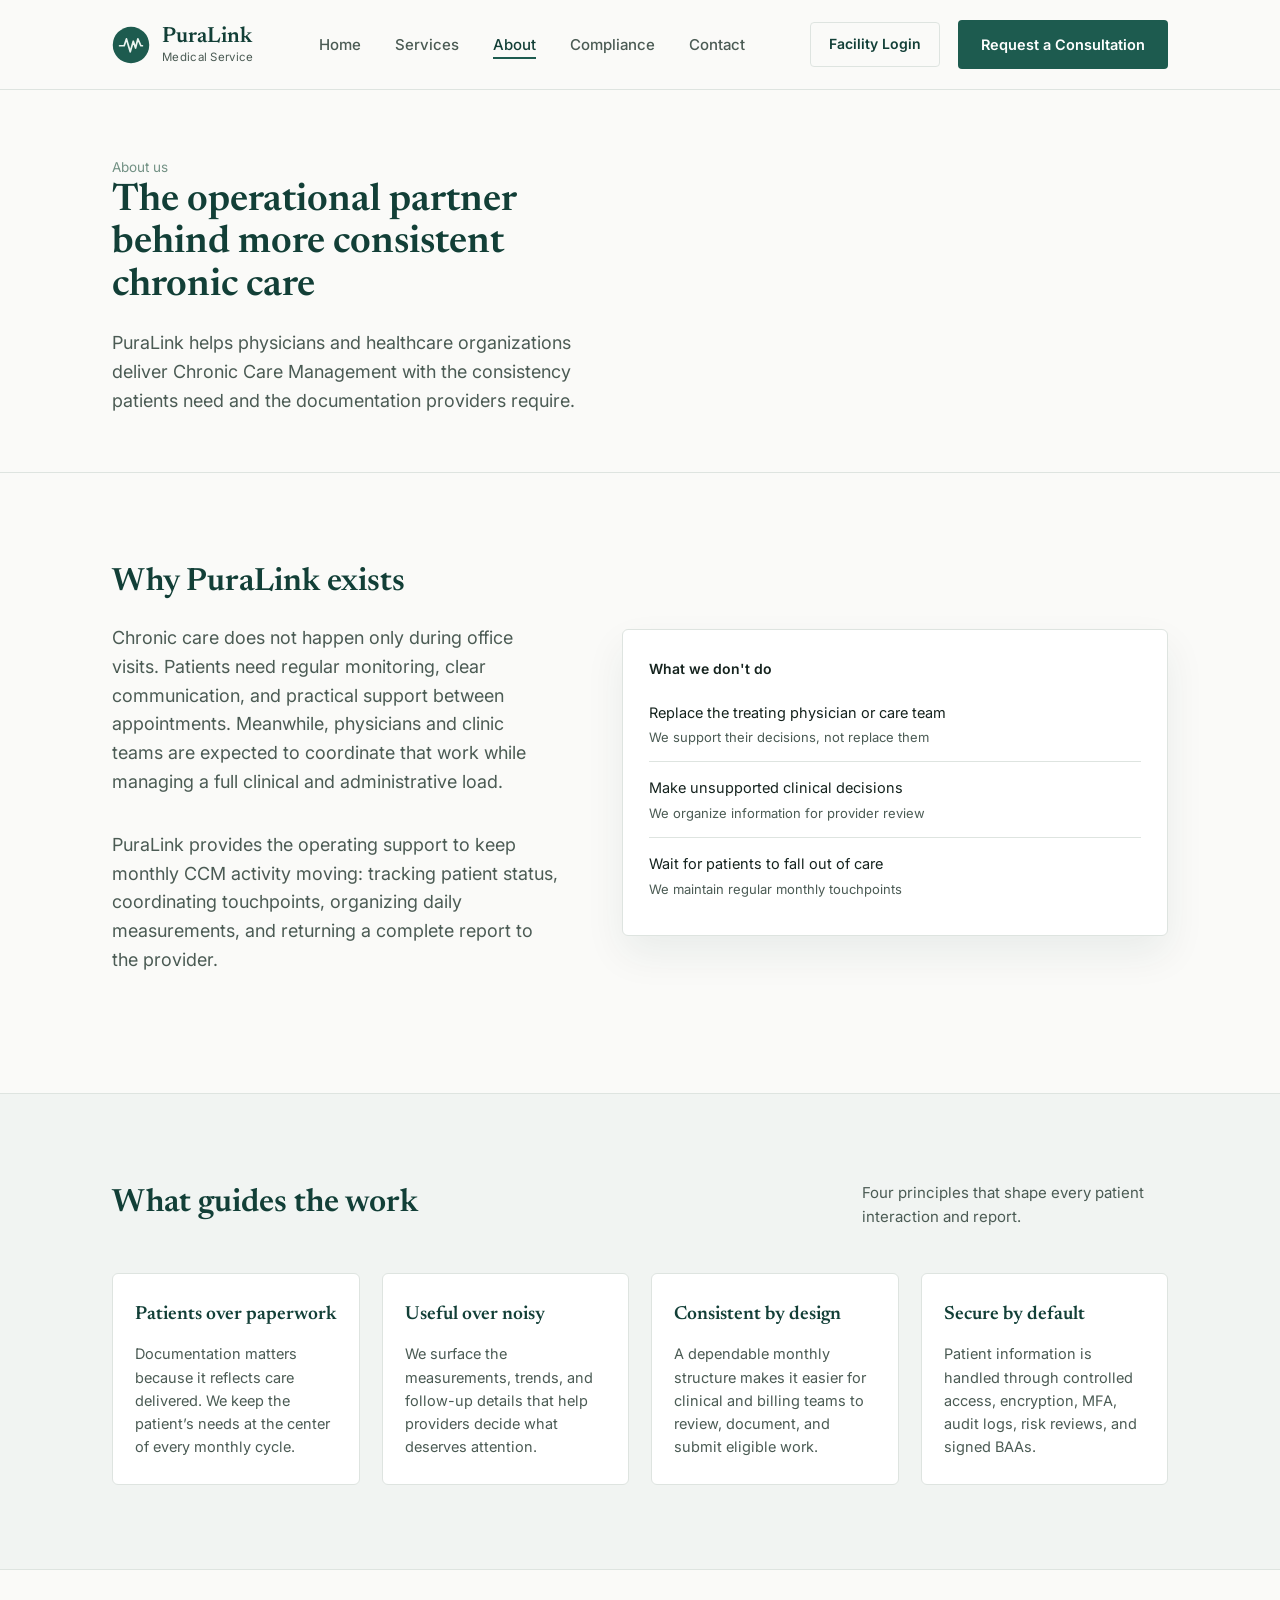
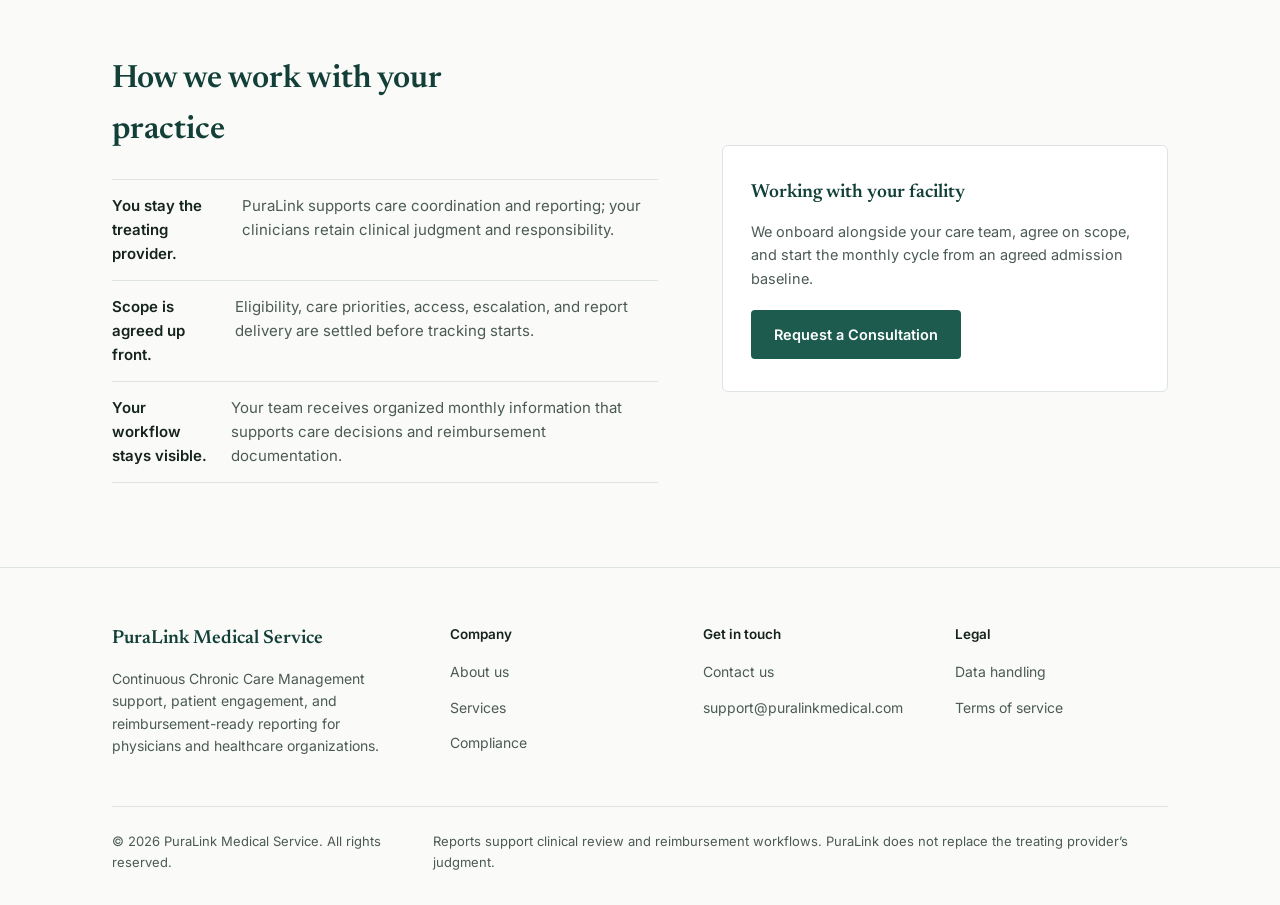
==== about.html @ 7805b01f "Add files via upload initial site upload" ====
<!DOCTYPE html>
<html lang="en">
<head>
<meta charset="UTF-8">
<meta name="viewport" content="width=device-width, initial-scale=1.0">
<title>About PuraLink | CCM Support for Providers</title>
<link rel="stylesheet" href="styles.css">
</head>
<body>

<header>
    <div class="header-inner">
        <a href="index.html" class="brand">
            <svg class="brand-mark" width="38" height="38" viewBox="0 0 100 100" fill="none" xmlns="http://www.w3.org/2000/svg">
                <circle cx="50" cy="50" r="48" fill="#1D5B4F"/>
                <path d="M20 52H32L38 34L48 68L56 40L62 58L68 34L76 52H80" stroke="#EAF3EF" stroke-width="4.5" stroke-linecap="round" stroke-linejoin="round" fill="none"/>
            </svg>
            <span class="brand-text">
                <span class="brand-name">PuraLink</span>
                <span class="brand-sub">Medical Service</span>
            </span>
        </a>
        <nav class="main-nav">
            <ul>
                <li><a href="index.html">Home</a></li>
                <li><a href="services.html">Services</a></li>
                <li><a href="about.html" class="active">About</a></li>
                <li><a href="compliance.html">Compliance</a></li>
                <li><a href="contact.html">Contact</a></li>
            </ul>
        </nav>
        <div class="header-actions">
            <a href="#" class="btn btn-ghost">Facility Login</a>
            <a href="contact.html" class="btn btn-primary">Request a Consultation</a>
        </div>
    </div>
</header>

<section class="page-header">
    <div class="wrap">
        <span class="breadcrumb">About us</span>
        <h1>The operational partner behind more consistent chronic care</h1>
        <p class="hero-lede">PuraLink helps physicians and healthcare organizations deliver Chronic Care Management with the consistency patients need and the documentation providers require.</p>
    </div>
</section>

<section>
    <div class="wrap split">
        <div class="split-text">
            <h2>Why PuraLink exists</h2>
            <p class="hero-lede" style="margin-top:16px;">Chronic care does not happen only during office visits. Patients need regular monitoring, clear communication, and practical support between appointments. Meanwhile, physicians and clinic teams are expected to coordinate that work while managing a full clinical and administrative load.</p>
            <p class="hero-lede" style="margin-top:16px;">PuraLink provides the operating support to keep monthly CCM activity moving: tracking patient status, coordinating touchpoints, organizing daily measurements, and returning a complete report to the provider.</p>
        </div>
        <div class="split-visual">
            <div class="trend-card">
                <div class="trend-card-head">
                    <span class="title">What we don't do</span>
                </div>
                <div class="note-sample-body" style="padding:0;">
                    <div class="note-row"><div class="note-text">Replace the treating physician or care team<span class="field">We support their decisions, not replace them</span></div></div>
                    <div class="note-row"><div class="note-text">Make unsupported clinical decisions<span class="field">We organize information for provider review</span></div></div>
                    <div class="note-row"><div class="note-text">Wait for patients to fall out of care<span class="field">We maintain regular monthly touchpoints</span></div></div>
                </div>
            </div>
        </div>
    </div>
</section>

<section class="band">
    <div class="wrap">
        <div class="section-eyebrow-row">
            <h2>What guides the work</h2>
            <p class="section-note">Four principles that shape every patient interaction and report.</p>
        </div>
        <div class="value-row">
            <div class="card">
                <h3>Patients over paperwork</h3>
                <p>Documentation matters because it reflects care delivered. We keep the patient’s needs at the center of every monthly cycle.</p>
            </div>
            <div class="card">
                <h3>Useful over noisy</h3>
                <p>We surface the measurements, trends, and follow-up details that help providers decide what deserves attention.</p>
            </div>
            <div class="card">
                <h3>Consistent by design</h3>
                <p>A dependable monthly structure makes it easier for clinical and billing teams to review, document, and submit eligible work.</p>
            </div>
            <div class="card">
                <h3>Secure by default</h3>
                <p>Patient information is handled through controlled access, encryption, MFA, audit logs, risk reviews, and signed BAAs.</p>
            </div>
        </div>
    </div>
</section>

<section>
    <div class="wrap split reverse">
        <div class="split-visual">
            <div class="card">
                <h3>Working with your facility</h3>
                <p style="margin-bottom:20px;">We onboard alongside your care team, agree on scope, and start the monthly cycle from an agreed admission baseline.</p>
                <a href="contact.html" class="btn btn-primary">Request a Consultation</a>
            </div>
        </div>
        <div class="split-text">
            <h2>How we work with your practice</h2>
            <ul class="feature-list">
                <li><strong>You stay the treating provider.</strong> PuraLink supports care coordination and reporting; your clinicians retain clinical judgment and responsibility.</li>
                <li><strong>Scope is agreed up front.</strong> Eligibility, care priorities, access, escalation, and report delivery are settled before tracking starts.</li>
                <li><strong>Your workflow stays visible.</strong> Your team receives organized monthly information that supports care decisions and reimbursement documentation.</li>
            </ul>
        </div>
    </div>
</section>

<footer>
    <div class="wrap">
        <div class="footer-grid">
            <div class="footer-brand">
                <span class="brand-name" style="font-family:var(--serif); color:var(--teal-deep); font-weight:600;">PuraLink Medical Service</span>
                <p>Continuous Chronic Care Management support, patient engagement, and reimbursement-ready reporting for physicians and healthcare organizations.</p>
            </div>
            <div class="footer-col">
                <h5>Company</h5>
                <ul>
                    <li><a href="about.html">About us</a></li>
                    <li><a href="services.html">Services</a></li>
                    <li><a href="compliance.html">Compliance</a></li>
                </ul>
            </div>
            <div class="footer-col">
                <h5>Get in touch</h5>
                <ul>
                    <li><a href="contact.html">Contact us</a></li>
                    <li><a href="mailto:support@puralinkmedical.com">support@puralinkmedical.com</a></li>
                </ul>
            </div>
            <div class="footer-col">
                <h5>Legal</h5>
                <ul>
                    <li><a href="compliance.html">Data handling</a></li>
                    <li><a href="#">Terms of service</a></li>
                </ul>
            </div>
        </div>
        <div class="footer-bottom">
            <span>&copy; 2026 PuraLink Medical Service. All rights reserved.</span>
            <span>Reports support clinical review and reimbursement workflows. PuraLink does not replace the treating provider’s judgment.</span>
        </div>
    </div>
</footer>

</body>
</html>
---- styles.css ----
@import url('https://fonts.googleapis.com/css2?family=Newsreader:ital,wght@0,400;0,500;0,600;0,700;1,400&family=Inter:wght@400;500;600;700&display=swap');

:root {
    --paper: #FAFAF8;
    --paper-tint: #F1F4F2;
    --ink: #15231E;
    --ink-soft: #4B5B54;
    --teal: #1D5B4F;
    --teal-deep: #123F37;
    --sage: #729184;
    --sage-tint: #E7EEEA;
    --clay: #B8622E;
    --clay-tint: #F6E9E0;
    --line: #DEE4E0;
    --white: #FFFFFF;
    --serif: 'Newsreader', Georgia, serif;
    --sans: 'Inter', -apple-system, BlinkMacSystemFont, 'Segoe UI', sans-serif;
}

* { margin: 0; padding: 0; box-sizing: border-box; }

html { scroll-behavior: smooth; }

body {
    font-family: var(--sans);
    color: var(--ink);
    background: var(--paper);
    line-height: 1.6;
    font-size: 16px;
}

a { color: inherit; }

img, svg { display: block; max-width: 100%; }

.wrap {
    max-width: 1120px;
    margin: 0 auto;
    padding: 0 32px;
}

/* ---------- Header ---------- */

header {
    position: sticky;
    top: 0;
    z-index: 100;
    background: rgba(250, 250, 248, 0.92);
    backdrop-filter: blur(8px);
    border-bottom: 1px solid var(--line);
}

.header-inner {
    max-width: 1120px;
    margin: 0 auto;
    padding: 20px 32px;
    display: flex;
    align-items: center;
    justify-content: space-between;
}

.brand {
    display: flex;
    align-items: center;
    gap: 12px;
    text-decoration: none;
}

.brand-mark { flex-shrink: 0; }

.brand-text {
    display: flex;
    flex-direction: column;
    line-height: 1.15;
}

.brand-name {
    font-family: var(--serif);
    font-size: 22px;
    font-weight: 600;
    color: var(--teal-deep);
}

.brand-sub {
    font-size: 11.5px;
    color: var(--ink-soft);
    letter-spacing: 0.3px;
}

nav.main-nav ul {
    display: flex;
    list-style: none;
    gap: 34px;
}

nav.main-nav a {
    text-decoration: none;
    font-size: 15px;
    font-weight: 500;
    color: var(--ink-soft);
    padding-bottom: 3px;
    border-bottom: 2px solid transparent;
    transition: color 0.15s ease, border-color 0.15s ease;
}

nav.main-nav a:hover,
nav.main-nav a.active {
    color: var(--teal-deep);
    border-color: var(--teal);
}

.header-actions {
    display: flex;
    align-items: center;
    gap: 18px;
}

.btn {
    display: inline-flex;
    align-items: center;
    gap: 8px;
    text-decoration: none;
    font-weight: 600;
    font-size: 14.5px;
    padding: 12px 22px;
    border-radius: 4px;
    transition: background-color 0.15s ease, transform 0.15s ease, border-color 0.15s ease;
    border: 1px solid transparent;
    cursor: pointer;
}

.btn-primary {
    background: var(--teal);
    color: var(--white);
}
.btn-primary:hover { background: var(--teal-deep); transform: translateY(-1px); }

.btn-ghost {
    color: var(--teal-deep);
    border-color: var(--line);
    background: transparent;
    font-size: 14px;
    padding: 10px 18px;
}
.btn-ghost:hover { border-color: var(--teal); }

.mobile-toggle { display: none; }

@media (max-width: 900px) {
    nav.main-nav { display: none; }
    .btn-ghost { display: none; }
}

/* ---------- Hero ---------- */

.hero {
    padding: 96px 0 88px;
    border-bottom: 1px solid var(--line);
}

.hero-grid {
    display: grid;
    grid-template-columns: 1.05fr 0.85fr;
    gap: 64px;
    align-items: center;
}

.tag-chip {
    display: inline-block;
    font-size: 13px;
    font-weight: 600;
    color: var(--teal-deep);
    background: var(--sage-tint);
    padding: 6px 14px;
    border-radius: 3px;
    margin-bottom: 26px;
}

h1 {
    font-family: var(--serif);
    font-size: 48px;
    line-height: 1.12;
    font-weight: 600;
    color: var(--teal-deep);
    margin-bottom: 22px;
    max-width: 15ch;
}

.hero-lede {
    font-size: 18px;
    color: var(--ink-soft);
    max-width: 46ch;
    margin-bottom: 34px;
}

.hero-ctas { display: flex; gap: 14px; margin-bottom: 42px; }

.hero-stats {
    display: flex;
    gap: 40px;
    padding-top: 28px;
    border-top: 1px solid var(--line);
}

.hero-stat .num {
    font-family: var(--serif);
    font-size: 30px;
    color: var(--teal-deep);
    font-weight: 600;
}
.hero-stat .label {
    font-size: 13.5px;
    color: var(--ink-soft);
    margin-top: 2px;
}

/* Vital trend line visual */
.trend-card {
    background: var(--white);
    border: 1px solid var(--line);
    border-radius: 6px;
    padding: 28px 26px 22px;
    box-shadow: 0 18px 40px rgba(18, 63, 55, 0.07);
}

.trend-card-head {
    display: flex;
    justify-content: space-between;
    align-items: baseline;
    margin-bottom: 6px;
}

.trend-card-head .title { font-size: 14px; font-weight: 600; color: var(--ink); }
.trend-card-head .period { font-size: 12.5px; color: var(--ink-soft); }

.trend-card svg { width: 100%; height: auto; }

.trend-legend {
    display: flex;
    gap: 22px;
    margin-top: 14px;
    padding-top: 14px;
    border-top: 1px solid var(--line);
}

.trend-legend .item {
    font-size: 12.5px;
    color: var(--ink-soft);
    display: flex;
    align-items: center;
    gap: 7px;
}

.dot { width: 8px; height: 8px; border-radius: 50%; }

/* ---------- Sections ---------- */

section { padding: 84px 0; }

.section-eyebrow-row {
    display: flex;
    justify-content: space-between;
    align-items: flex-end;
    margin-bottom: 44px;
    gap: 30px;
}

h2 {
    font-family: var(--serif);
    font-size: 32px;
    font-weight: 600;
    color: var(--teal-deep);
    max-width: 20ch;
}

.section-note {
    font-size: 15px;
    color: var(--ink-soft);
    max-width: 34ch;
}

.card-row {
    display: grid;
    grid-template-columns: repeat(3, 1fr);
    gap: 26px;
}

.card {
    background: var(--white);
    border: 1px solid var(--line);
    border-radius: 6px;
    padding: 32px 28px;
}

.card h3 {
    font-family: var(--serif);
    font-size: 19px;
    font-weight: 600;
    color: var(--teal-deep);
    margin-bottom: 12px;
}

.card p { color: var(--ink-soft); font-size: 14.5px; }

.card .num-mark {
    font-family: var(--serif);
    font-size: 15px;
    color: var(--sage);
    margin-bottom: 14px;
}

/* Alt background band */
.band { background: var(--paper-tint); border-top: 1px solid var(--line); border-bottom: 1px solid var(--line); }

/* Timeline (monthly cycle - genuinely sequential) */
.timeline {
    display: grid;
    grid-template-columns: repeat(5, 1fr);
    gap: 0;
    position: relative;
}

.timeline::before {
    content: "";
    position: absolute;
    top: 17px;
    left: 4%;
    right: 4%;
    height: 1px;
    background: var(--line);
}

.timeline-step { position: relative; padding-top: 50px; padding-right: 20px; }

.timeline-marker {
    position: absolute;
    top: 0;
    left: 0;
    width: 36px;
    height: 36px;
    border-radius: 50%;
    background: var(--white);
    border: 1.5px solid var(--teal);
    color: var(--teal-deep);
    display: flex;
    align-items: center;
    justify-content: center;
    font-family: var(--serif);
    font-weight: 600;
    font-size: 15px;
}

.timeline-step h4 {
    font-size: 15.5px;
    font-weight: 600;
    color: var(--ink);
    margin-bottom: 8px;
}

.timeline-step p { font-size: 13.5px; color: var(--ink-soft); }

/* Problem-note annotation pattern */
.note-sample {
    background: var(--white);
    border: 1px solid var(--line);
    border-radius: 6px;
    overflow: hidden;
}

.note-sample-head {
    display: flex;
    justify-content: space-between;
    padding: 18px 24px;
    border-bottom: 1px solid var(--line);
    background: var(--paper-tint);
}

.note-sample-head .patient-label { font-size: 13.5px; color: var(--ink-soft); }

.note-sample-body { padding: 24px; }

.note-row {
    display: flex;
    gap: 16px;
    padding: 14px 0;
    border-bottom: 1px solid var(--line);
}
.note-row:last-child { border-bottom: none; }

.note-flag {
    flex-shrink: 0;
    font-size: 12px;
    font-weight: 600;
    padding: 3px 10px;
    border-radius: 3px;
    height: fit-content;
}

.note-flag.stable { background: var(--sage-tint); color: var(--teal-deep); }
.note-flag.watch { background: var(--clay-tint); color: var(--clay); }

.note-row .note-text { font-size: 14.5px; color: var(--ink); }
.note-row .note-text .field { color: var(--ink-soft); font-size: 13px; display: block; margin-top: 3px; }

/* Two column feature */
.split {
    display: grid;
    grid-template-columns: 0.9fr 1.1fr;
    gap: 64px;
    align-items: center;
}

.split.reverse { grid-template-columns: 1.1fr 0.9fr; }
.split.reverse .split-visual { order: 2; }

.feature-list { list-style: none; margin-top: 22px; }
.feature-list li {
    padding: 14px 0;
    border-top: 1px solid var(--line);
    font-size: 15px;
    color: var(--ink-soft);
    display: flex;
    gap: 12px;
}
.feature-list li:last-child { border-bottom: 1px solid var(--line); }
.feature-list li strong { color: var(--ink); font-weight: 600; }

/* CTA band */
.cta-band {
    background: var(--teal-deep);
    color: var(--white);
    padding: 68px 0;
}
.cta-band h2 { color: var(--white); max-width: none; }
.cta-band .section-note { color: #C9DAD3; }
.cta-band-inner {
    display: flex;
    justify-content: space-between;
    align-items: center;
    gap: 30px;
}
.cta-band .btn-primary { background: var(--white); color: var(--teal-deep); }
.cta-band .btn-primary:hover { background: var(--sage-tint); }

/* Footer */
footer {
    border-top: 1px solid var(--line);
    padding: 56px 0 32px;
}
.footer-grid {
    display: grid;
    grid-template-columns: 1.4fr 1fr 1fr 1fr;
    gap: 40px;
    margin-bottom: 40px;
}
.footer-brand .brand-name { font-size: 19px; }
.footer-brand p { font-size: 14px; color: var(--ink-soft); margin-top: 14px; max-width: 32ch; }
.footer-col h5 { font-size: 13.5px; font-weight: 600; margin-bottom: 14px; color: var(--ink); }
.footer-col ul { list-style: none; }
.footer-col li { margin-bottom: 10px; }
.footer-col a { text-decoration: none; font-size: 14px; color: var(--ink-soft); }
.footer-col a:hover { color: var(--teal-deep); }
.footer-bottom {
    display: flex;
    justify-content: space-between;
    padding-top: 24px;
    border-top: 1px solid var(--line);
    font-size: 13px;
    color: var(--ink-soft);
}

/* Page header (for interior pages) */
.page-header { padding: 64px 0 56px; border-bottom: 1px solid var(--line); }
.page-header h1 { font-size: 38px; max-width: 22ch; }
.page-header .hero-lede { margin-bottom: 0; }
.breadcrumb { font-size: 13.5px; color: var(--sage); margin-bottom: 18px; }

/* Contact page */
.contact-grid { display: grid; grid-template-columns: 1fr 1fr; gap: 60px; }
.contact-method {
    display: flex;
    gap: 16px;
    padding: 22px 0;
    border-top: 1px solid var(--line);
}
.contact-method:last-child { border-bottom: 1px solid var(--line); }
.contact-method .icon-box {
    width: 40px; height: 40px; border-radius: 6px;
    background: var(--sage-tint);
    display: flex; align-items: center; justify-content: center;
    flex-shrink: 0;
}
.contact-method h4 { font-size: 15px; margin-bottom: 4px; }
.contact-method a, .contact-method p { font-size: 14.5px; color: var(--ink-soft); text-decoration: none; }
.contact-method a:hover { color: var(--teal-deep); }

.form-field { margin-bottom: 20px; }
.form-field label { display: block; font-size: 13.5px; font-weight: 600; color: var(--ink); margin-bottom: 7px; }
.form-field input, .form-field select, .form-field textarea {
    width: 100%;
    font-family: var(--sans);
    font-size: 15px;
    padding: 12px 14px;
    border: 1px solid var(--line);
    border-radius: 4px;
    background: var(--white);
    color: var(--ink);
}
.form-field input:focus, .form-field select:focus, .form-field textarea:focus {
    outline: 2px solid var(--teal);
    outline-offset: 1px;
    border-color: var(--teal);
}
.form-field textarea { min-height: 110px; resize: vertical; }
.form-note { font-size: 13px; color: var(--sage); margin-top: 16px; }

/* FAQ */
.faq-item { border-top: 1px solid var(--line); padding: 22px 0; }
.faq-item:last-child { border-bottom: 1px solid var(--line); }
.faq-item h4 { font-size: 16px; margin-bottom: 8px; color: var(--ink); }
.faq-item p { font-size: 14.5px; color: var(--ink-soft); max-width: 62ch; }

/* Compliance checklist */
.compliance-grid { display: grid; grid-template-columns: repeat(2, 1fr); gap: 24px; }
.compliance-item {
    display: flex; gap: 16px;
    padding: 24px;
    border: 1px solid var(--line);
    border-radius: 6px;
    background: var(--white);
}
.compliance-item .mark {
    flex-shrink: 0; width: 30px; height: 30px; border-radius: 50%;
    background: var(--sage-tint); color: var(--teal-deep);
    display: flex; align-items: center; justify-content: center;
    font-size: 15px; font-weight: 700;
}
.compliance-item h4 { font-size: 15.5px; margin-bottom: 6px; }
.compliance-item p { font-size: 14px; color: var(--ink-soft); }

/* Values / about */
.value-row { display: grid; grid-template-columns: repeat(4, 1fr); gap: 22px; }
.value-row .card { padding: 26px 22px; }

@media (max-width: 900px) {
    .hero-grid, .split, .split.reverse, .contact-grid, .footer-grid { grid-template-columns: 1fr; }
    .split.reverse .split-visual { order: 0; }
    .card-row, .value-row, .compliance-grid { grid-template-columns: 1fr; }
    .timeline { grid-template-columns: 1fr; gap: 28px; }
    .timeline::before { display: none; }
    h1 { font-size: 34px; }
    .hero { padding: 56px 0; }
    .cta-band-inner { flex-direction: column; align-items: flex-start; }
}
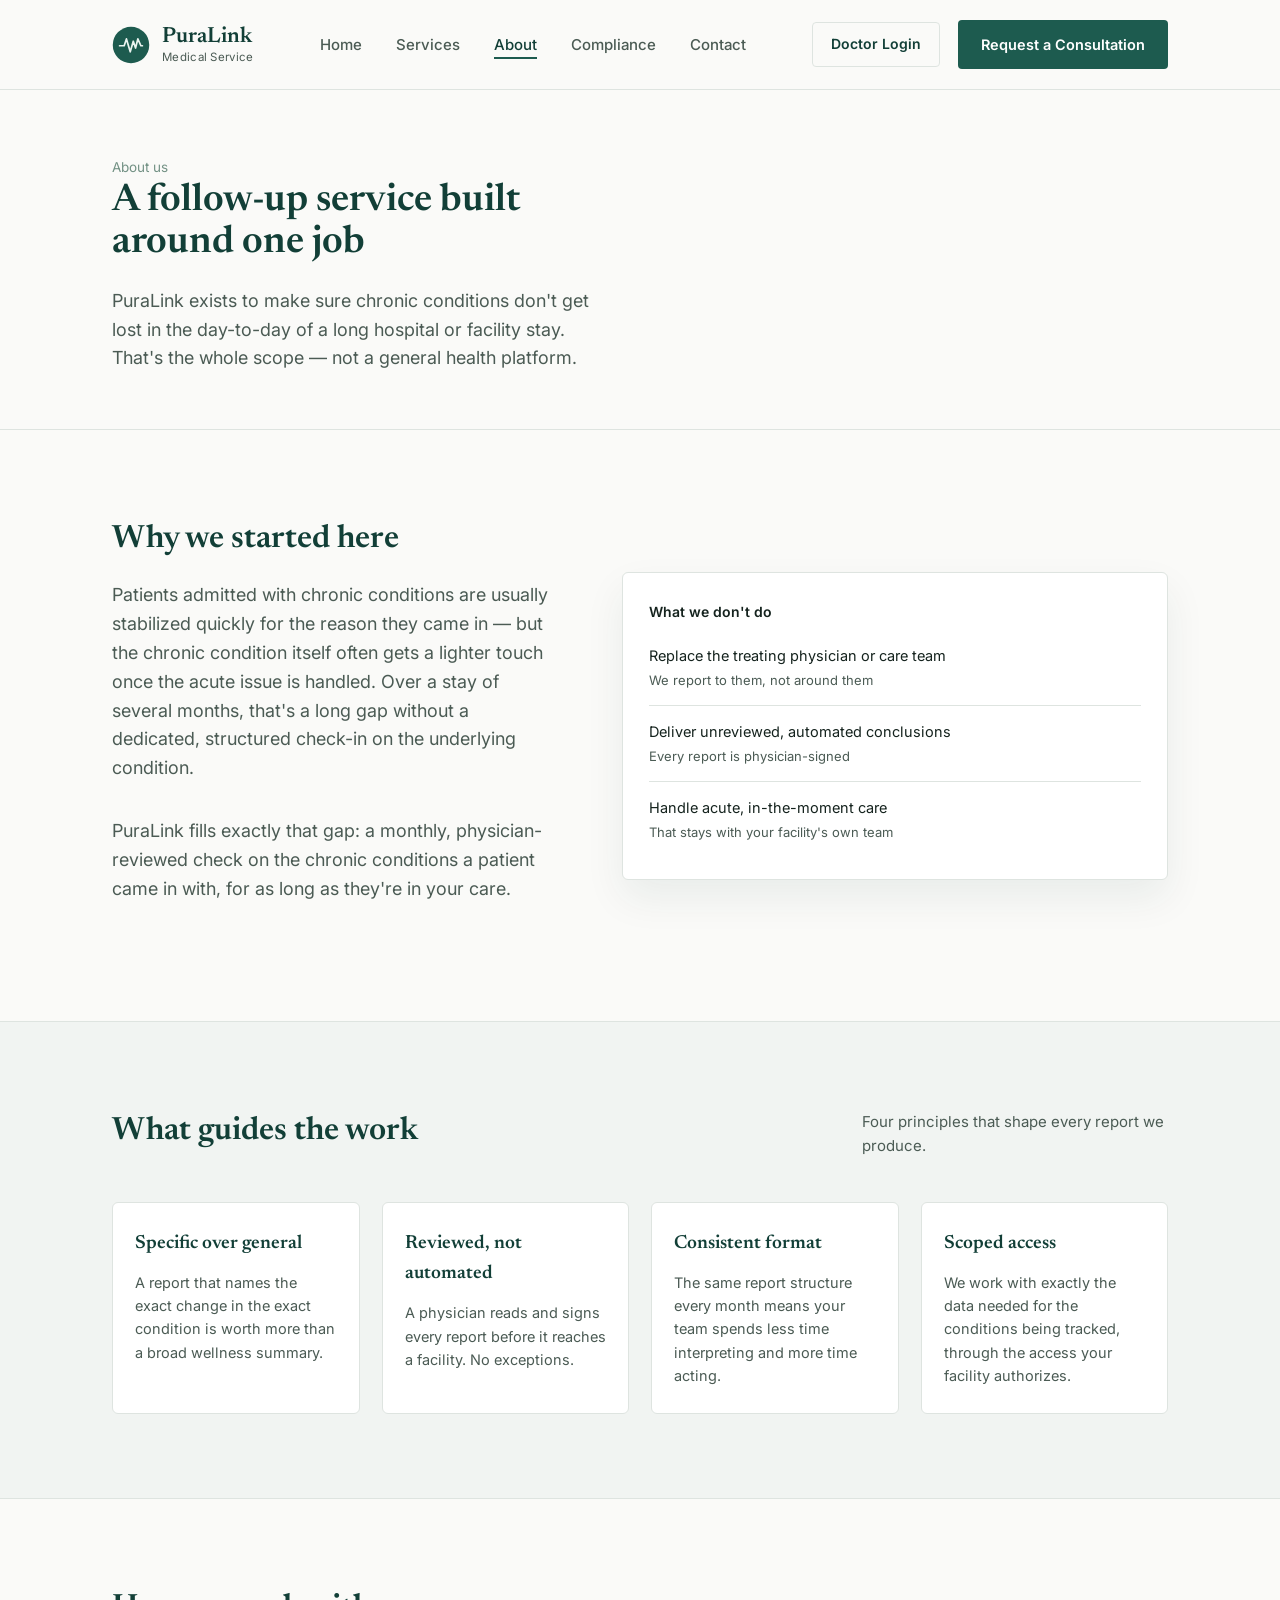
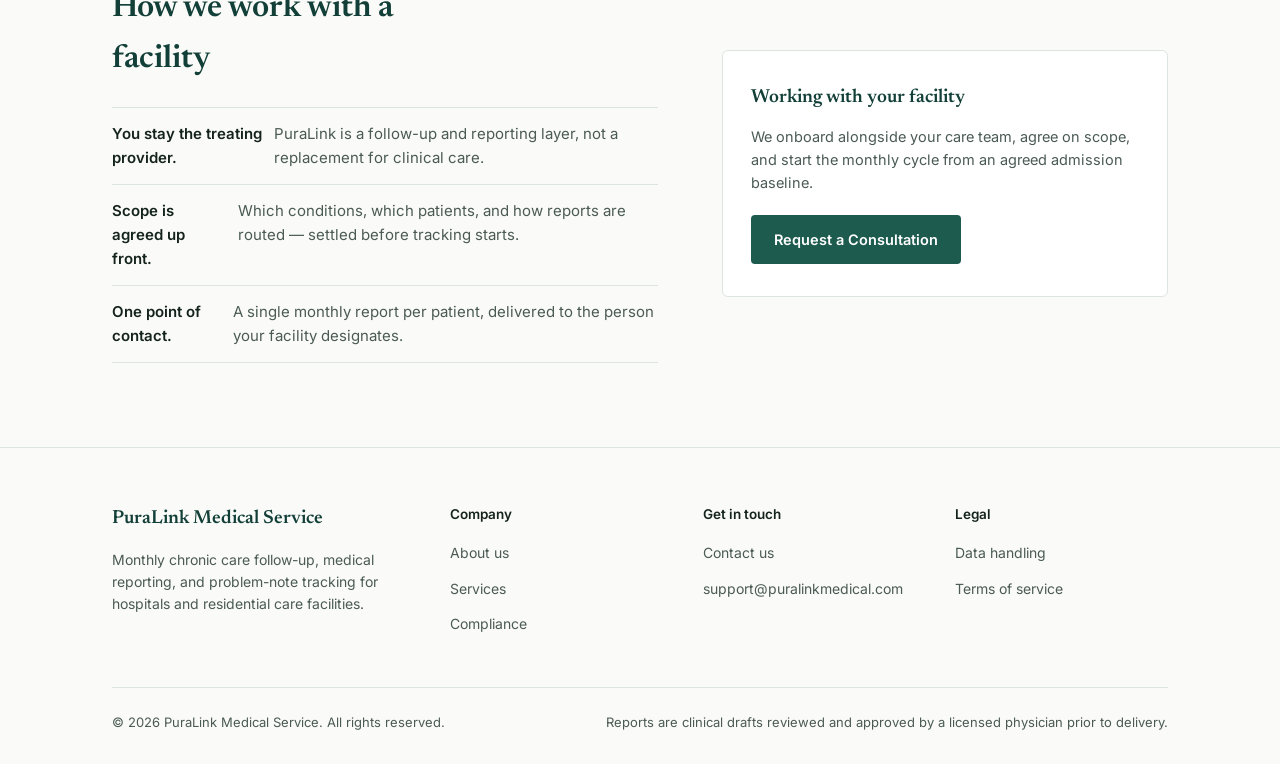
==== commit 717cf753: "Add files via upload update for dashboard initially" ====
--- a/about.html
+++ b/about.html
@@ -3,7 +3,7 @@
 <head>
 <meta charset="UTF-8">
 <meta name="viewport" content="width=device-width, initial-scale=1.0">
-<title>About PuraLink | CCM Support for Providers</title>
+<title>About | PuraLink Medical Service</title>
 <link rel="stylesheet" href="styles.css">
 </head>
 <body>
@@ -30,7 +30,7 @@
             </ul>
         </nav>
         <div class="header-actions">
-            <a href="#" class="btn btn-ghost">Facility Login</a>
+            <a href="dashboard.html" class="btn btn-ghost">Doctor Login</a>
             <a href="contact.html" class="btn btn-primary">Request a Consultation</a>
         </div>
     </div>
@@ -39,17 +39,17 @@
 <section class="page-header">
     <div class="wrap">
         <span class="breadcrumb">About us</span>
-        <h1>The operational partner behind more consistent chronic care</h1>
-        <p class="hero-lede">PuraLink helps physicians and healthcare organizations deliver Chronic Care Management with the consistency patients need and the documentation providers require.</p>
+        <h1>A follow-up service built around one job</h1>
+        <p class="hero-lede">PuraLink exists to make sure chronic conditions don't get lost in the day-to-day of a long hospital or facility stay. That's the whole scope — not a general health platform.</p>
     </div>
 </section>
 
 <section>
     <div class="wrap split">
         <div class="split-text">
-            <h2>Why PuraLink exists</h2>
-            <p class="hero-lede" style="margin-top:16px;">Chronic care does not happen only during office visits. Patients need regular monitoring, clear communication, and practical support between appointments. Meanwhile, physicians and clinic teams are expected to coordinate that work while managing a full clinical and administrative load.</p>
-            <p class="hero-lede" style="margin-top:16px;">PuraLink provides the operating support to keep monthly CCM activity moving: tracking patient status, coordinating touchpoints, organizing daily measurements, and returning a complete report to the provider.</p>
+            <h2>Why we started here</h2>
+            <p class="hero-lede" style="margin-top:16px;">Patients admitted with chronic conditions are usually stabilized quickly for the reason they came in — but the chronic condition itself often gets a lighter touch once the acute issue is handled. Over a stay of several months, that's a long gap without a dedicated, structured check-in on the underlying condition.</p>
+            <p class="hero-lede" style="margin-top:16px;">PuraLink fills exactly that gap: a monthly, physician-reviewed check on the chronic conditions a patient came in with, for as long as they're in your care.</p>
         </div>
         <div class="split-visual">
             <div class="trend-card">
@@ -57,9 +57,9 @@
                     <span class="title">What we don't do</span>
                 </div>
                 <div class="note-sample-body" style="padding:0;">
-                    <div class="note-row"><div class="note-text">Replace the treating physician or care team<span class="field">We support their decisions, not replace them</span></div></div>
-                    <div class="note-row"><div class="note-text">Make unsupported clinical decisions<span class="field">We organize information for provider review</span></div></div>
-                    <div class="note-row"><div class="note-text">Wait for patients to fall out of care<span class="field">We maintain regular monthly touchpoints</span></div></div>
+                    <div class="note-row"><div class="note-text">Replace the treating physician or care team<span class="field">We report to them, not around them</span></div></div>
+                    <div class="note-row"><div class="note-text">Deliver unreviewed, automated conclusions<span class="field">Every report is physician-signed</span></div></div>
+                    <div class="note-row"><div class="note-text">Handle acute, in-the-moment care<span class="field">That stays with your facility's own team</span></div></div>
                 </div>
             </div>
         </div>
@@ -70,24 +70,24 @@
     <div class="wrap">
         <div class="section-eyebrow-row">
             <h2>What guides the work</h2>
-            <p class="section-note">Four principles that shape every patient interaction and report.</p>
+            <p class="section-note">Four principles that shape every report we produce.</p>
         </div>
         <div class="value-row">
             <div class="card">
-                <h3>Patients over paperwork</h3>
-                <p>Documentation matters because it reflects care delivered. We keep the patient’s needs at the center of every monthly cycle.</p>
+                <h3>Specific over general</h3>
+                <p>A report that names the exact change in the exact condition is worth more than a broad wellness summary.</p>
             </div>
             <div class="card">
-                <h3>Useful over noisy</h3>
-                <p>We surface the measurements, trends, and follow-up details that help providers decide what deserves attention.</p>
+                <h3>Reviewed, not automated</h3>
+                <p>A physician reads and signs every report before it reaches a facility. No exceptions.</p>
             </div>
             <div class="card">
-                <h3>Consistent by design</h3>
-                <p>A dependable monthly structure makes it easier for clinical and billing teams to review, document, and submit eligible work.</p>
+                <h3>Consistent format</h3>
+                <p>The same report structure every month means your team spends less time interpreting and more time acting.</p>
             </div>
             <div class="card">
-                <h3>Secure by default</h3>
-                <p>Patient information is handled through controlled access, encryption, MFA, audit logs, risk reviews, and signed BAAs.</p>
+                <h3>Scoped access</h3>
+                <p>We work with exactly the data needed for the conditions being tracked, through the access your facility authorizes.</p>
             </div>
         </div>
     </div>
@@ -103,11 +103,11 @@
             </div>
         </div>
         <div class="split-text">
-            <h2>How we work with your practice</h2>
+            <h2>How we work with a facility</h2>
             <ul class="feature-list">
-                <li><strong>You stay the treating provider.</strong> PuraLink supports care coordination and reporting; your clinicians retain clinical judgment and responsibility.</li>
-                <li><strong>Scope is agreed up front.</strong> Eligibility, care priorities, access, escalation, and report delivery are settled before tracking starts.</li>
-                <li><strong>Your workflow stays visible.</strong> Your team receives organized monthly information that supports care decisions and reimbursement documentation.</li>
+                <li><strong>You stay the treating provider.</strong> PuraLink is a follow-up and reporting layer, not a replacement for clinical care.</li>
+                <li><strong>Scope is agreed up front.</strong> Which conditions, which patients, and how reports are routed — settled before tracking starts.</li>
+                <li><strong>One point of contact.</strong> A single monthly report per patient, delivered to the person your facility designates.</li>
             </ul>
         </div>
     </div>
@@ -118,7 +118,7 @@
         <div class="footer-grid">
             <div class="footer-brand">
                 <span class="brand-name" style="font-family:var(--serif); color:var(--teal-deep); font-weight:600;">PuraLink Medical Service</span>
-                <p>Continuous Chronic Care Management support, patient engagement, and reimbursement-ready reporting for physicians and healthcare organizations.</p>
+                <p>Monthly chronic care follow-up, medical reporting, and problem-note tracking for hospitals and residential care facilities.</p>
             </div>
             <div class="footer-col">
                 <h5>Company</h5>
@@ -145,7 +145,7 @@
         </div>
         <div class="footer-bottom">
             <span>&copy; 2026 PuraLink Medical Service. All rights reserved.</span>
-            <span>Reports support clinical review and reimbursement workflows. PuraLink does not replace the treating provider’s judgment.</span>
+            <span>Reports are clinical drafts reviewed and approved by a licensed physician prior to delivery.</span>
         </div>
     </div>
 </footer>
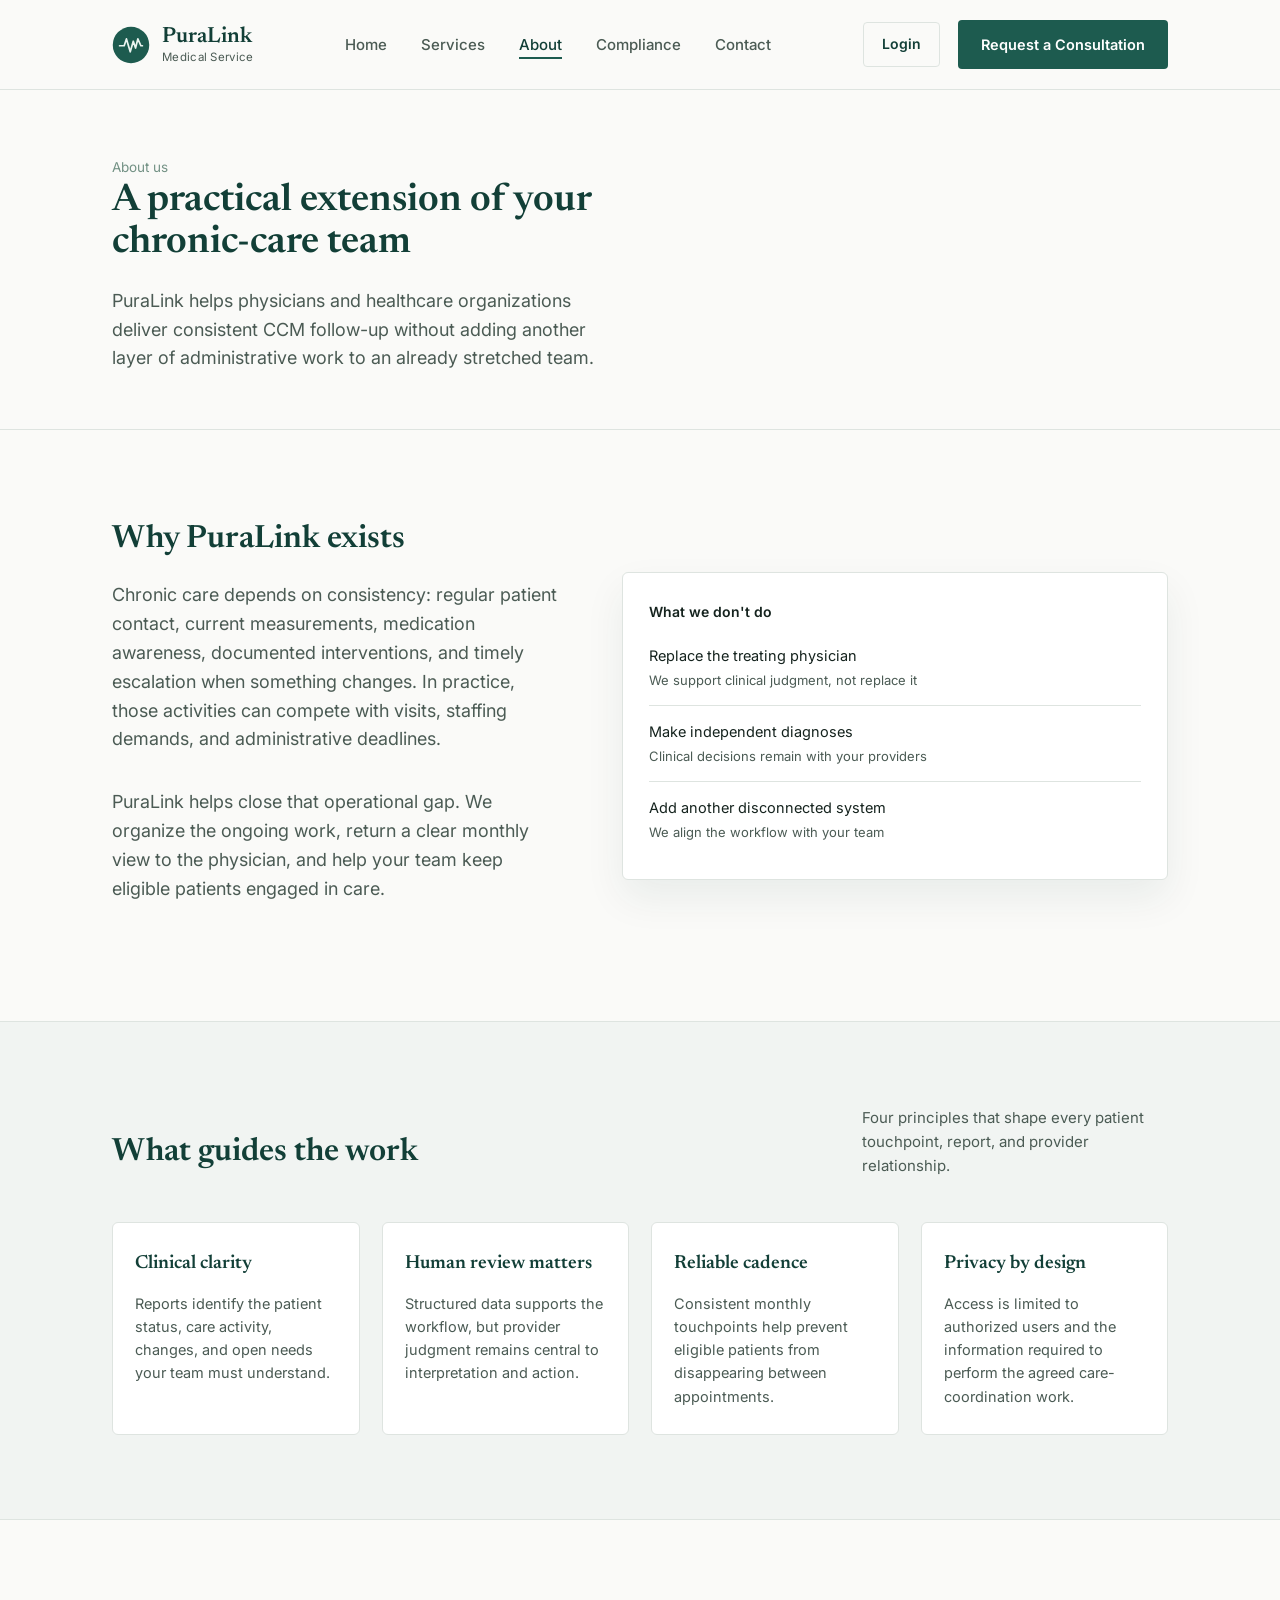
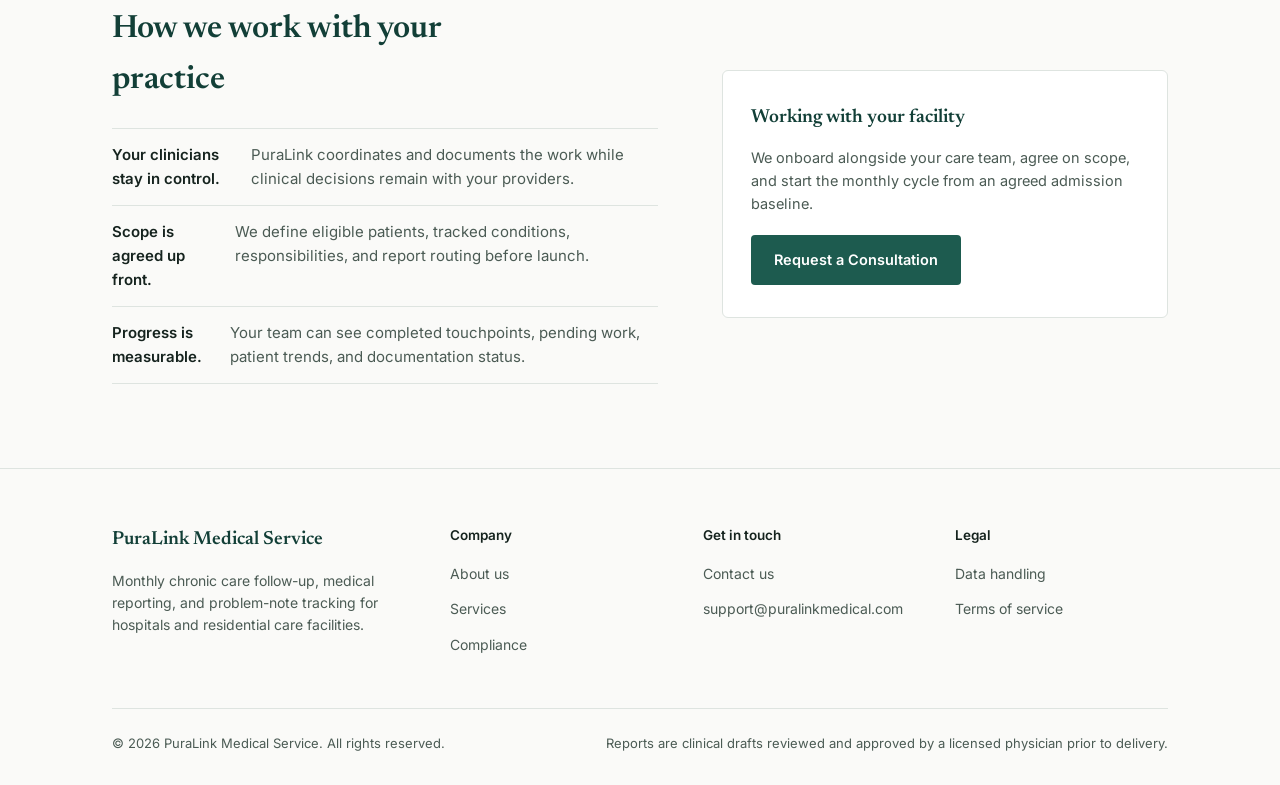
==== commit 432da72c: "update the login and dashboard pages" ====
--- a/about.html
+++ b/about.html
@@ -3,7 +3,7 @@
 <head>
 <meta charset="UTF-8">
 <meta name="viewport" content="width=device-width, initial-scale=1.0">
-<title>About | PuraLink Medical Service</title>
+<title>About PuraLink | Chronic Care Management Support</title>
 <link rel="stylesheet" href="styles.css">
 </head>
 <body>
@@ -30,7 +30,7 @@
             </ul>
         </nav>
         <div class="header-actions">
-            <a href="dashboard.html" class="btn btn-ghost">Doctor Login</a>
+            <a href="portal.html" class="btn btn-ghost">Login</a>
             <a href="contact.html" class="btn btn-primary">Request a Consultation</a>
         </div>
     </div>
@@ -39,17 +39,17 @@
 <section class="page-header">
     <div class="wrap">
         <span class="breadcrumb">About us</span>
-        <h1>A follow-up service built around one job</h1>
-        <p class="hero-lede">PuraLink exists to make sure chronic conditions don't get lost in the day-to-day of a long hospital or facility stay. That's the whole scope — not a general health platform.</p>
+        <h1>A practical extension of your chronic-care team</h1>
+        <p class="hero-lede">PuraLink helps physicians and healthcare organizations deliver consistent CCM follow-up without adding another layer of administrative work to an already stretched team.</p>
     </div>
 </section>
 
 <section>
     <div class="wrap split">
         <div class="split-text">
-            <h2>Why we started here</h2>
-            <p class="hero-lede" style="margin-top:16px;">Patients admitted with chronic conditions are usually stabilized quickly for the reason they came in — but the chronic condition itself often gets a lighter touch once the acute issue is handled. Over a stay of several months, that's a long gap without a dedicated, structured check-in on the underlying condition.</p>
-            <p class="hero-lede" style="margin-top:16px;">PuraLink fills exactly that gap: a monthly, physician-reviewed check on the chronic conditions a patient came in with, for as long as they're in your care.</p>
+            <h2>Why PuraLink exists</h2>
+            <p class="hero-lede" style="margin-top:16px;">Chronic care depends on consistency: regular patient contact, current measurements, medication awareness, documented interventions, and timely escalation when something changes. In practice, those activities can compete with visits, staffing demands, and administrative deadlines.</p>
+            <p class="hero-lede" style="margin-top:16px;">PuraLink helps close that operational gap. We organize the ongoing work, return a clear monthly view to the physician, and help your team keep eligible patients engaged in care.</p>
         </div>
         <div class="split-visual">
             <div class="trend-card">
@@ -57,9 +57,9 @@
                     <span class="title">What we don't do</span>
                 </div>
                 <div class="note-sample-body" style="padding:0;">
-                    <div class="note-row"><div class="note-text">Replace the treating physician or care team<span class="field">We report to them, not around them</span></div></div>
-                    <div class="note-row"><div class="note-text">Deliver unreviewed, automated conclusions<span class="field">Every report is physician-signed</span></div></div>
-                    <div class="note-row"><div class="note-text">Handle acute, in-the-moment care<span class="field">That stays with your facility's own team</span></div></div>
+                    <div class="note-row"><div class="note-text">Replace the treating physician<span class="field">We support clinical judgment, not replace it</span></div></div>
+                    <div class="note-row"><div class="note-text">Make independent diagnoses<span class="field">Clinical decisions remain with your providers</span></div></div>
+                    <div class="note-row"><div class="note-text">Add another disconnected system<span class="field">We align the workflow with your team</span></div></div>
                 </div>
             </div>
         </div>
@@ -70,24 +70,24 @@
     <div class="wrap">
         <div class="section-eyebrow-row">
             <h2>What guides the work</h2>
-            <p class="section-note">Four principles that shape every report we produce.</p>
+            <p class="section-note">Four principles that shape every patient touchpoint, report, and provider relationship.</p>
         </div>
         <div class="value-row">
             <div class="card">
-                <h3>Specific over general</h3>
-                <p>A report that names the exact change in the exact condition is worth more than a broad wellness summary.</p>
+                <h3>Clinical clarity</h3>
+                <p>Reports identify the patient status, care activity, changes, and open needs your team must understand.</p>
             </div>
             <div class="card">
-                <h3>Reviewed, not automated</h3>
-                <p>A physician reads and signs every report before it reaches a facility. No exceptions.</p>
+                <h3>Human review matters</h3>
+                <p>Structured data supports the workflow, but provider judgment remains central to interpretation and action.</p>
             </div>
             <div class="card">
-                <h3>Consistent format</h3>
-                <p>The same report structure every month means your team spends less time interpreting and more time acting.</p>
+                <h3>Reliable cadence</h3>
+                <p>Consistent monthly touchpoints help prevent eligible patients from disappearing between appointments.</p>
             </div>
             <div class="card">
-                <h3>Scoped access</h3>
-                <p>We work with exactly the data needed for the conditions being tracked, through the access your facility authorizes.</p>
+                <h3>Privacy by design</h3>
+                <p>Access is limited to authorized users and the information required to perform the agreed care-coordination work.</p>
             </div>
         </div>
     </div>
@@ -103,11 +103,11 @@
             </div>
         </div>
         <div class="split-text">
-            <h2>How we work with a facility</h2>
+            <h2>How we work with your practice</h2>
             <ul class="feature-list">
-                <li><strong>You stay the treating provider.</strong> PuraLink is a follow-up and reporting layer, not a replacement for clinical care.</li>
-                <li><strong>Scope is agreed up front.</strong> Which conditions, which patients, and how reports are routed — settled before tracking starts.</li>
-                <li><strong>One point of contact.</strong> A single monthly report per patient, delivered to the person your facility designates.</li>
+                <li><strong>Your clinicians stay in control.</strong> PuraLink coordinates and documents the work while clinical decisions remain with your providers.</li>
+                <li><strong>Scope is agreed up front.</strong> We define eligible patients, tracked conditions, responsibilities, and report routing before launch.</li>
+                <li><strong>Progress is measurable.</strong> Your team can see completed touchpoints, pending work, patient trends, and documentation status.</li>
             </ul>
         </div>
     </div>
